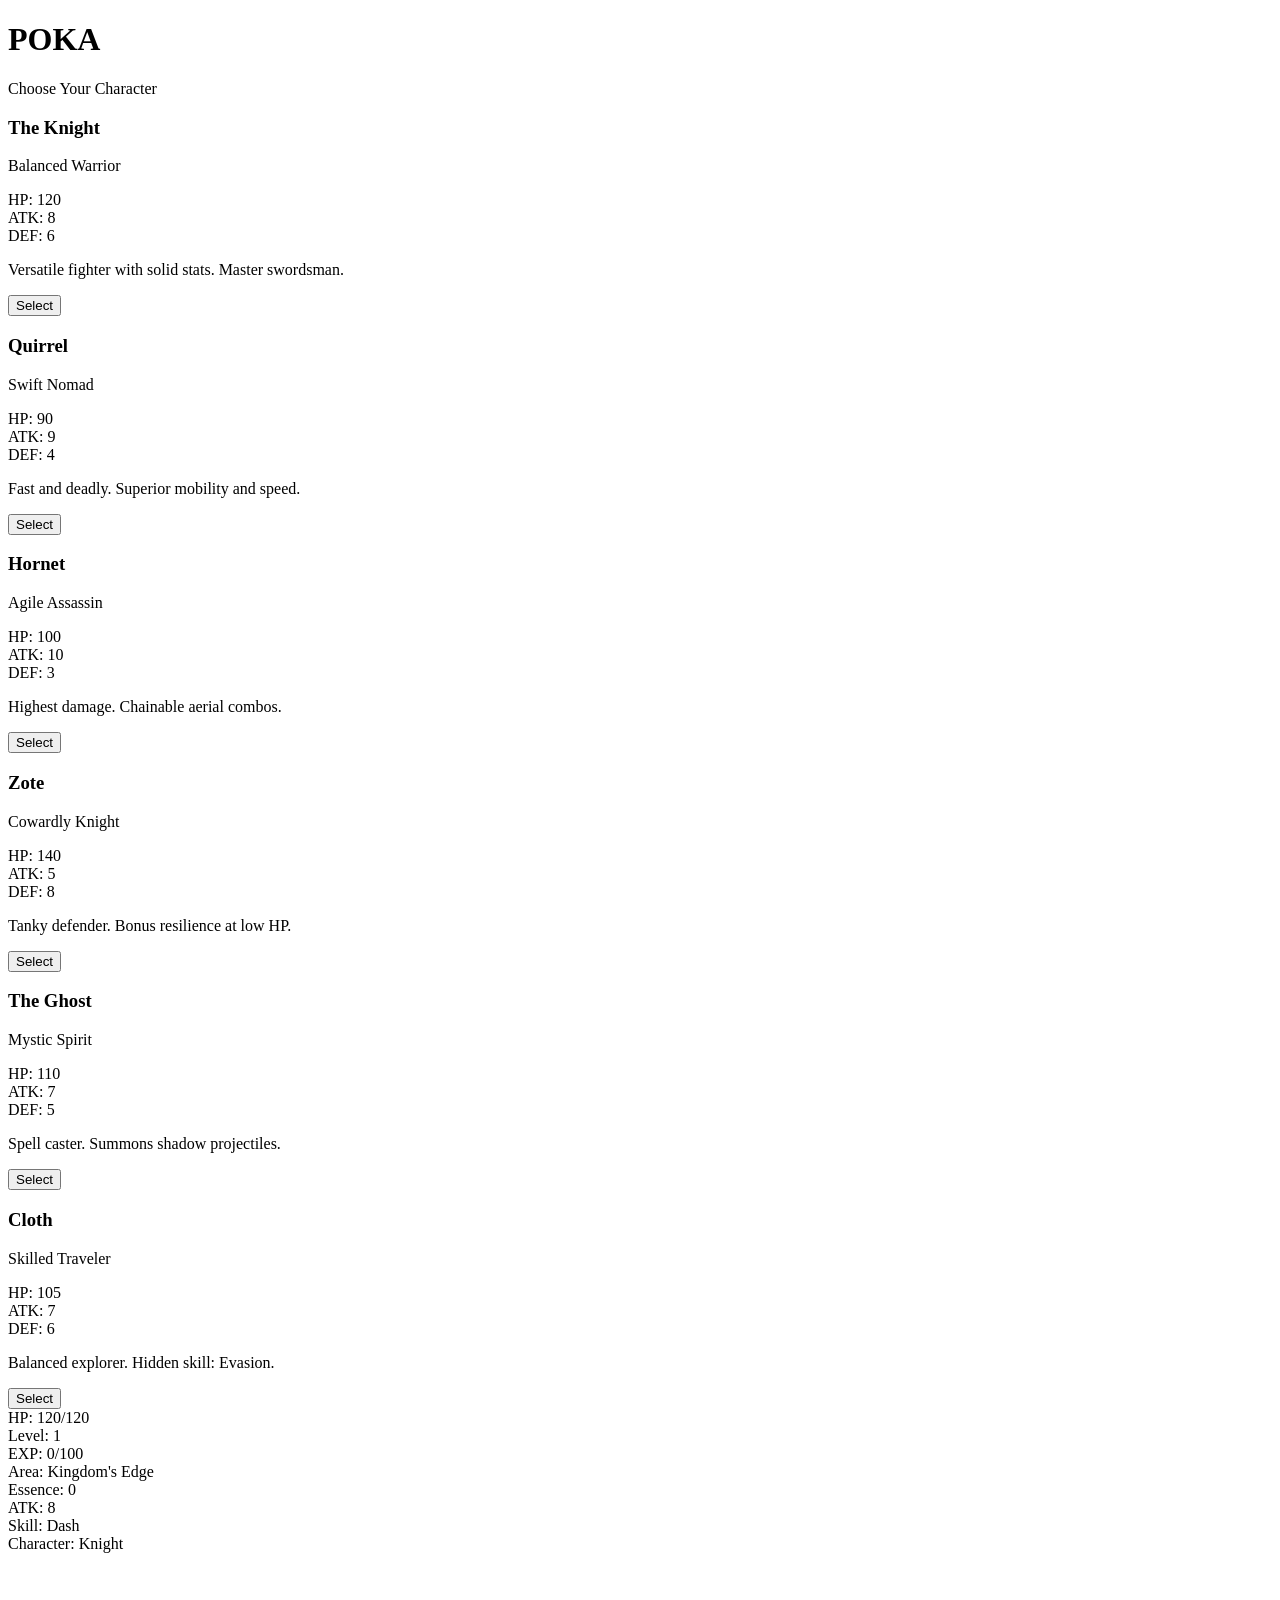
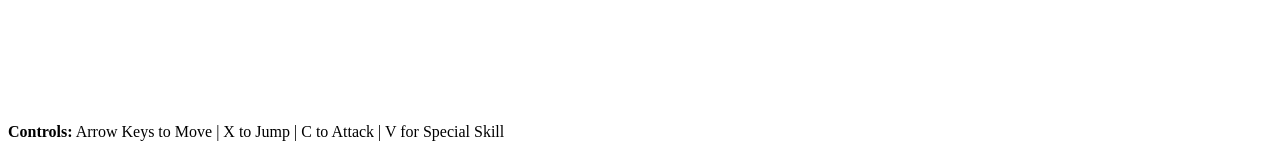
==== poka.html @ d1ef9b9a "Create POKA game HTML with character selection" ====
<!DOCTYPE html>
<html lang="en">
<head>
    <meta charset="UTF-8">
    <meta name="viewport" content="width=device-width, initial-scale=1.0">
    <title>POKA - Character Selection</title>
    <link rel="stylesheet" href="poka-style.css">
</head>
<body>
    <div id="character-selection" class="selection-screen">
        <div class="selection-container">
            <h1>POKA</h1>
            <p class="subtitle">Choose Your Character</p>
            
            <div class="characters-grid">
                <!-- Knight -->
                <div class="character-card" data-character="knight">
                    <div class="character-portrait knight-portrait"></div>
                    <h3>The Knight</h3>
                    <p class="class">Balanced Warrior</p>
                    <div class="stats">
                        <div class="stat"><span class="label">HP:</span> <span class="value">120</span></div>
                        <div class="stat"><span class="label">ATK:</span> <span class="value">8</span></div>
                        <div class="stat"><span class="label">DEF:</span> <span class="value">6</span></div>
                    </div>
                    <p class="description">Versatile fighter with solid stats. Master swordsman.</p>
                    <button class="select-btn">Select</button>
                </div>

                <!-- Quirrel -->
                <div class="character-card" data-character="quirrel">
                    <div class="character-portrait quirrel-portrait"></div>
                    <h3>Quirrel</h3>
                    <p class="class">Swift Nomad</p>
                    <div class="stats">
                        <div class="stat"><span class="label">HP:</span> <span class="value">90</span></div>
                        <div class="stat"><span class="label">ATK:</span> <span class="value">9</span></div>
                        <div class="stat"><span class="label">DEF:</span> <span class="value">4</span></div>
                    </div>
                    <p class="description">Fast and deadly. Superior mobility and speed.</p>
                    <button class="select-btn">Select</button>
                </div>

                <!-- Hornet -->
                <div class="character-card" data-character="hornet">
                    <div class="character-portrait hornet-portrait"></div>
                    <h3>Hornet</h3>
                    <p class="class">Agile Assassin</p>
                    <div class="stats">
                        <div class="stat"><span class="label">HP:</span> <span class="value">100</span></div>
                        <div class="stat"><span class="label">ATK:</span> <span class="value">10</span></div>
                        <div class="stat"><span class="label">DEF:</span> <span class="value">3</span></div>
                    </div>
                    <p class="description">Highest damage. Chainable aerial combos.</p>
                    <button class="select-btn">Select</button>
                </div>

                <!-- Zote -->
                <div class="character-card" data-character="zote">
                    <div class="character-portrait zote-portrait"></div>
                    <h3>Zote</h3>
                    <p class="class">Cowardly Knight</p>
                    <div class="stats">
                        <div class="stat"><span class="label">HP:</span> <span class="value">140</span></div>
                        <div class="stat"><span class="label">ATK:</span> <span class="value">5</span></div>
                        <div class="stat"><span class="label">DEF:</span> <span class="value">8</span></div>
                    </div>
                    <p class="description">Tanky defender. Bonus resilience at low HP.</p>
                    <button class="select-btn">Select</button>
                </div>

                <!-- Ghost -->
                <div class="character-card" data-character="ghost">
                    <div class="character-portrait ghost-portrait"></div>
                    <h3>The Ghost</h3>
                    <p class="class">Mystic Spirit</p>
                    <div class="stats">
                        <div class="stat"><span class="label">HP:</span> <span class="value">110</span></div>
                        <div class="stat"><span class="label">ATK:</span> <span class="value">7</span></div>
                        <div class="stat"><span class="label">DEF:</span> <span class="value">5</span></div>
                    </div>
                    <p class="description">Spell caster. Summons shadow projectiles.</p>
                    <button class="select-btn">Select</button>
                </div>

                <!-- Cloth -->
                <div class="character-card" data-character="cloth">
                    <div class="character-portrait cloth-portrait"></div>
                    <h3>Cloth</h3>
                    <p class="class">Skilled Traveler</p>
                    <div class="stats">
                        <div class="stat"><span class="label">HP:</span> <span class="value">105</span></div>
                        <div class="stat"><span class="label">ATK:</span> <span class="value">7</span></div>
                        <div class="stat"><span class="label">DEF:</span> <span class="value">6</span></div>
                    </div>
                    <p class="description">Balanced explorer. Hidden skill: Evasion.</p>
                    <button class="select-btn">Select</button>
                </div>
            </div>
        </div>
    </div>

    <div id="game-container" class="hidden">
        <div id="hud">
            <div id="player-stats">
                <div class="stat">HP: <span id="hp">120</span>/<span id="max-hp">120</span></div>
                <div class="stat">Level: <span id="level">1</span></div>
                <div class="stat">EXP: <span id="exp">0</span>/<span id="exp-next">100</span></div>
                <div class="stat">Area: <span id="area">Kingdom's Edge</span></div>
            </div>
            <div id="inventory">
                <div class="stat">Essence: <span id="essence">0</span></div>
                <div class="stat">ATK: <span id="damage">8</span></div>
                <div class="stat">Skill: <span id="skill-name">Dash</span></div>
            </div>
            <div id="progress">
                <div class="stat">Character: <span id="character-name">Knight</span></div>
            </div>
        </div>

        <div id="game-world">
            <canvas id="gameCanvas"></canvas>
        </div>

        <div id="dialog-box" class="hidden">
            <div id="dialog-content"></div>
            <div id="dialog-buttons"></div>
        </div>

        <div id="controls">
            <p><strong>Controls:</strong> Arrow Keys to Move | X to Jump | C to Attack | V for Special Skill</p>
        </div>
    </div>

    <script src="poka-script.js"></script>
</body>
</html>
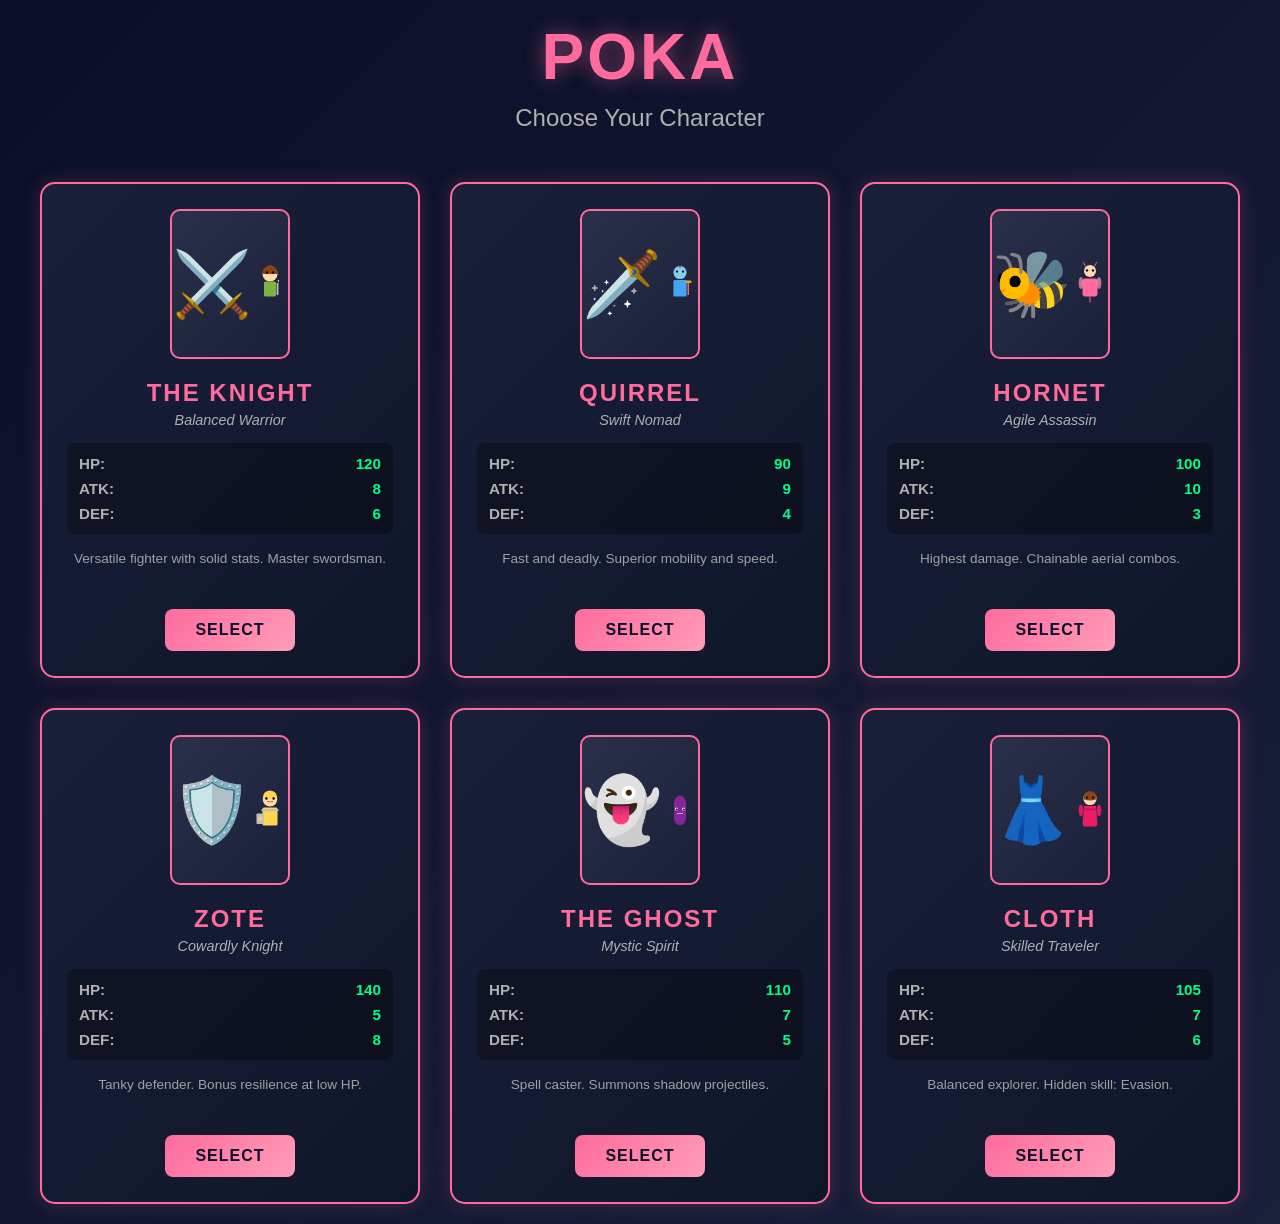
==== commit 0fb4e148: "Update POKA HTML with anime-style SVG character portraits" ====
--- a/poka.html
+++ b/poka.html
@@ -15,7 +15,22 @@
             <div class="characters-grid">
                 <!-- Knight -->
                 <div class="character-card" data-character="knight">
-                    <div class="character-portrait knight-portrait"></div>
+                    <div class="character-portrait knight-portrait">
+                        <svg viewBox="0 0 120 150" xmlns="http://www.w3.org/2000/svg">
+                            <!-- Head -->
+                            <circle cx="60" cy="40" r="25" fill="#ffdbac"/>
+                            <!-- Hair -->
+                            <path d="M 35 40 Q 35 15 60 10 Q 85 15 85 40" fill="#8B4513"/>
+                            <!-- Eyes -->
+                            <circle cx="50" cy="35" r="4" fill="#000"/>
+                            <circle cx="70" cy="35" r="4" fill="#000"/>
+                            <!-- Body/Armor -->
+                            <rect x="40" y="65" width="40" height="50" fill="#7cb342" rx="5"/>
+                            <!-- Sword -->
+                            <rect x="82" y="70" width="6" height="40" fill="#c0c0c0"/>
+                            <polygon points="88,70 85,60 91,60" fill="#c0c0c0"/>
+                        </svg>
+                    </div>
                     <h3>The Knight</h3>
                     <p class="class">Balanced Warrior</p>
                     <div class="stats">
@@ -29,7 +44,24 @@
 
                 <!-- Quirrel -->
                 <div class="character-card" data-character="quirrel">
-                    <div class="character-portrait quirrel-portrait"></div>
+                    <div class="character-portrait quirrel-portrait">
+                        <svg viewBox="0 0 120 150" xmlns="http://www.w3.org/2000/svg">
+                            <!-- Head -->
+                            <circle cx="60" cy="35" r="22" fill="#87ceeb"/>
+                            <!-- Hair spikes -->
+                            <polygon points="60,10 65,18 55,18" fill="#4169e1"/>
+                            <polygon points="75,25 80,20 82,30" fill="#4169e1"/>
+                            <polygon points="45,25 40,20 38,30" fill="#4169e1"/>
+                            <!-- Eyes -->
+                            <circle cx="50" cy="32" r="3.5" fill="#000"/>
+                            <circle cx="70" cy="32" r="3.5" fill="#000"/>
+                            <!-- Body -->
+                            <rect x="38" y="60" width="44" height="55" fill="#42a5f5" rx="5"/>
+                            <!-- Katana -->
+                            <rect x="85" y="65" width="5" height="45" fill="#ff6b6b"/>
+                            <rect x="78" y="62" width="20" height="8" fill="#daa520" rx="2"/>
+                        </svg>
+                    </div>
                     <h3>Quirrel</h3>
                     <p class="class">Swift Nomad</p>
                     <div class="stats">
@@ -43,7 +75,25 @@
 
                 <!-- Hornet -->
                 <div class="character-card" data-character="hornet">
-                    <div class="character-portrait hornet-portrait"></div>
+                    <div class="character-portrait hornet-portrait">
+                        <svg viewBox="0 0 120 150" xmlns="http://www.w3.org/2000/svg">
+                            <!-- Head -->
+                            <circle cx="60" cy="30" r="20" fill="#ffdbac"/>
+                            <!-- Horns -->
+                            <path d="M 45 15 Q 40 5 38 0" stroke="#ff6b9d" stroke-width="3" fill="none"/>
+                            <path d="M 75 15 Q 80 5 82 0" stroke="#ff6b9d" stroke-width="3" fill="none"/>
+                            <!-- Eyes -->
+                            <circle cx="50" cy="28" r="4" fill="#000"/>
+                            <circle cx="70" cy="28" r="4" fill="#000"/>
+                            <!-- Body -->
+                            <rect x="35" y="55" width="50" height="60" fill="#ff6b9d" rx="8"/>
+                            <!-- Wings -->
+                            <ellipse cx="30" cy="70" rx="8" ry="20" fill="#ff9db8" opacity="0.7"/>
+                            <ellipse cx="90" cy="70" rx="8" ry="20" fill="#ff9db8" opacity="0.7"/>
+                            <!-- Stinger -->
+                            <line x1="60" y1="115" x2="60" y2="135" stroke="#ff6b9d" stroke-width="3"/>
+                        </svg>
+                    </div>
                     <h3>Hornet</h3>
                     <p class="class">Agile Assassin</p>
                     <div class="stats">
@@ -57,7 +107,25 @@
 
                 <!-- Zote -->
                 <div class="character-card" data-character="zote">
-                    <div class="character-portrait zote-portrait"></div>
+                    <div class="character-portrait zote-portrait">
+                        <svg viewBox="0 0 120 150" xmlns="http://www.w3.org/2000/svg">
+                            <!-- Head -->
+                            <circle cx="60" cy="38" r="24" fill="#ffdbac"/>
+                            <!-- Hair -->
+                            <path d="M 36 35 Q 36 10 60 8 Q 84 10 84 35" fill="#ffd54f"/>
+                            <!-- Eyes -->
+                            <circle cx="48" cy="35" r="4" fill="#000"/>
+                            <circle cx="72" cy="35" r="4" fill="#000"/>
+                            <!-- Mouth (worried) -->
+                            <path d="M 50 45 Q 60 48 70 45" stroke="#000" stroke-width="1.5" fill="none"/>
+                            <!-- Body/Heavy Armor -->
+                            <rect x="35" y="65" width="50" height="60" fill="#ffd54f" rx="5"/>
+                            <rect x="32" y="70" width="56" height="8" fill="#c0c0c0"/>
+                            <!-- Shield -->
+                            <rect x="15" y="85" width="25" height="35" fill="#c0c0c0" rx="3"/>
+                            <circle cx="27.5" cy="103" r="6" fill="#ffd54f"/>
+                        </svg>
+                    </div>
                     <h3>Zote</h3>
                     <p class="class">Cowardly Knight</p>
                     <div class="stats">
@@ -71,7 +139,23 @@
 
                 <!-- Ghost -->
                 <div class="character-card" data-character="ghost">
-                    <div class="character-portrait ghost-portrait"></div>
+                    <div class="character-portrait ghost-portrait">
+                        <svg viewBox="0 0 120 150" xmlns="http://www.w3.org/2000/svg">
+                            <!-- Body (Ghost shape) -->
+                            <path d="M 40 50 L 40 100 Q 40 120 60 125 Q 80 120 80 100 L 80 50 Q 80 30 60 25 Q 40 30 40 50" fill="#9c27b0" opacity="0.8"/>
+                            <!-- Eyes -->
+                            <circle cx="48" cy="70" r="5" fill="#fff"/>
+                            <circle cx="72" cy="70" r="5" fill="#fff"/>
+                            <circle cx="49" cy="71" r="3" fill="#000"/>
+                            <circle cx="73" cy="71" r="3" fill="#000"/>
+                            <!-- Mouth -->
+                            <path d="M 50 85 L 70 85" stroke="#fff" stroke-width="2"/>
+                            <!-- Wavy bottom -->
+                            <path d="M 45 100 Q 50 110 55 100 Q 60 110 65 100 Q 70 110 75 100" stroke="#9c27b0" stroke-width="2" fill="none"/>
+                            <!-- Aura -->
+                            <circle cx="60" cy="75" r="35" stroke="#9c27b0" stroke-width="1" fill="none" opacity="0.5"/>
+                        </svg>
+                    </div>
                     <h3>The Ghost</h3>
                     <p class="class">Mystic Spirit</p>
                     <div class="stats">
@@ -85,7 +169,24 @@
 
                 <!-- Cloth -->
                 <div class="character-card" data-character="cloth">
-                    <div class="character-portrait cloth-portrait"></div>
+                    <div class="character-portrait cloth-portrait">
+                        <svg viewBox="0 0 120 150" xmlns="http://www.w3.org/2000/svg">
+                            <!-- Head -->
+                            <circle cx="60" cy="35" r="22" fill="#ffdbac"/>
+                            <!-- Hair -->
+                            <path d="M 38 35 Q 38 12 60 10 Q 82 12 82 35 Q 82 40 60 42 Q 38 40 38 35" fill="#8B4513"/>
+                            <!-- Eyes -->
+                            <circle cx="50" cy="32" r="3.5" fill="#000"/>
+                            <circle cx="70" cy="32" r="3.5" fill="#000"/>
+                            <!-- Dress/Cloak -->
+                            <path d="M 40 60 L 35 120 Q 35 125 40 128 L 80 128 Q 85 125 85 120 L 80 60" fill="#e91e63"/>
+                            <!-- Sleeves -->
+                            <ellipse cx="30" cy="75" rx="8" ry="20" fill="#d81b60"/>
+                            <ellipse cx="90" cy="75" rx="8" ry="20" fill="#d81b60"/>
+                            <!-- Belt -->
+                            <rect x="40" y="68" width="40" height="6" fill="#c2185b"/>
+                        </svg>
+                    </div>
                     <h3>Cloth</h3>
                     <p class="class">Skilled Traveler</p>
                     <div class="stats">
--- a/poka-style.css
+++ b/poka-style.css
@@ -0,0 +1,459 @@
+* {
+    margin: 0;
+    padding: 0;
+    box-sizing: border-box;
+}
+
+:root {
+    --primary: #0a0e27;
+    --secondary: #1a1f3a;
+    --accent: #ff6b9d;
+    --light: #e0e0e0;
+    --dark: #000;
+}
+
+body {
+    font-family: 'Arial', sans-serif;
+    background: linear-gradient(135deg, #0a0e27 0%, #1a1f3a 100%);
+    color: #e0e0e0;
+    overflow: hidden;
+    min-height: 100vh;
+}
+
+/* Character Selection Screen */
+.selection-screen {
+    display: flex;
+    align-items: center;
+    justify-content: center;
+    min-height: 100vh;
+    padding: 20px;
+    background: linear-gradient(135deg, #0a0e27 0%, #1a1f3a 100%);
+}
+
+.selection-container {
+    width: 100%;
+    max-width: 1400px;
+}
+
+.selection-container h1 {
+    font-size: 4em;
+    text-align: center;
+    color: #ff6b9d;
+    text-shadow: 0 0 20px rgba(255, 107, 157, 0.5);
+    margin-bottom: 10px;
+    font-weight: bold;
+    letter-spacing: 3px;
+}
+
+.subtitle {
+    text-align: center;
+    font-size: 1.5em;
+    color: #b0b0b0;
+    margin-bottom: 50px;
+}
+
+.characters-grid {
+    display: grid;
+    grid-template-columns: repeat(auto-fit, minmax(280px, 1fr));
+    gap: 30px;
+    padding: 0 20px;
+}
+
+.character-card {
+    background: linear-gradient(135deg, #1a1f3a 0%, #0f1629 100%);
+    border: 2px solid #ff6b9d;
+    border-radius: 15px;
+    padding: 25px;
+    text-align: center;
+    cursor: pointer;
+    transition: all 0.3s ease;
+    box-shadow: 0 0 20px rgba(255, 107, 157, 0.2);
+    position: relative;
+    overflow: hidden;
+}
+
+.character-card:hover {
+    transform: translateY(-10px);
+    box-shadow: 0 10px 40px rgba(255, 107, 157, 0.5);
+    border-color: #ff9db8;
+}
+
+.character-card::before {
+    content: '';
+    position: absolute;
+    top: 0;
+    left: -100%;
+    width: 100%;
+    height: 100%;
+    background: linear-gradient(90deg, transparent, rgba(255, 107, 157, 0.1), transparent);
+    transition: left 0.5s ease;
+}
+
+.character-card:hover::before {
+    left: 100%;
+}
+
+.character-portrait {
+    width: 120px;
+    height: 150px;
+    margin: 0 auto 20px;
+    border-radius: 10px;
+    border: 2px solid #ff6b9d;
+    background: linear-gradient(135deg, #2a2f4a 0%, #1a1f3a 100%);
+    display: flex;
+    align-items: center;
+    justify-content: center;
+    font-size: 4em;
+    position: relative;
+    overflow: hidden;
+}
+
+/* Character Portraits */
+.knight-portrait::before {
+    content: '⚔️';
+}
+
+.quirrel-portrait::before {
+    content: '🗡️';
+}
+
+.hornet-portrait::before {
+    content: '🐝';
+}
+
+.zote-portrait::before {
+    content: '🛡️';
+}
+
+.ghost-portrait::before {
+    content: '👻';
+}
+
+.cloth-portrait::before {
+    content: '👗';
+}
+
+.character-card h3 {
+    font-size: 1.5em;
+    color: #ff6b9d;
+    margin-bottom: 5px;
+    text-transform: uppercase;
+    letter-spacing: 2px;
+}
+
+.character-card .class {
+    color: #b0b0b0;
+    font-size: 0.9em;
+    margin-bottom: 15px;
+    font-style: italic;
+}
+
+.stats {
+    display: flex;
+    flex-direction: column;
+    gap: 8px;
+    margin: 15px 0;
+    background: rgba(0, 0, 0, 0.3);
+    padding: 12px;
+    border-radius: 8px;
+}
+
+.stat {
+    display: flex;
+    justify-content: space-between;
+    font-size: 0.95em;
+    color: #e0e0e0;
+}
+
+.stat .label {
+    color: #ff6b9d;
+    font-weight: bold;
+}
+
+.stat .value {
+    color: #00ff88;
+}
+
+.character-card .description {
+    font-size: 0.85em;
+    color: #a0a0a0;
+    margin: 15px 0;
+    line-height: 1.4;
+    min-height: 30px;
+}
+
+.select-btn {
+    background: linear-gradient(135deg, #ff6b9d 0%, #ff9db8 100%);
+    color: #0a0e27;
+    border: none;
+    padding: 12px 30px;
+    border-radius: 8px;
+    font-size: 1em;
+    font-weight: bold;
+    cursor: pointer;
+    transition: all 0.3s ease;
+    text-transform: uppercase;
+    letter-spacing: 1px;
+    margin-top: 15px;
+}
+
+.select-btn:hover {
+    transform: scale(1.05);
+    box-shadow: 0 0 20px rgba(255, 107, 157, 0.6);
+}
+
+.select-btn:active {
+    transform: scale(0.95);
+}
+
+/* Game Container */
+#game-container {
+    display: flex;
+    flex-direction: column;
+    height: 100vh;
+    background: linear-gradient(135deg, #0a0e27 0%, #1a1f3a 100%);
+}
+
+#game-container.hidden {
+    display: none;
+}
+
+#character-selection.hidden {
+    display: none;
+}
+
+/* HUD Styling */
+#hud {
+    background: rgba(10, 14, 39, 0.95);
+    border-bottom: 2px solid #ff6b9d;
+    padding: 15px 20px;
+    display: grid;
+    grid-template-columns: 1fr 1fr 1fr;
+    gap: 20px;
+    color: #e0e0e0;
+    font-size: 0.95em;
+    box-shadow: 0 0 20px rgba(255, 107, 157, 0.2);
+}
+
+#player-stats,
+#inventory,
+#progress {
+    display: flex;
+    flex-direction: column;
+    gap: 5px;
+}
+
+#player-stats {
+    text-align: left;
+}
+
+#inventory {
+    text-align: center;
+}
+
+#progress {
+    text-align: right;
+}
+
+.stat {
+    display: flex;
+    justify-content: space-between;
+    align-items: center;
+    font-size: 0.95em;
+}
+
+.stat span:first-child {
+    color: #b0b0b0;
+}
+
+.stat span {
+    color: #00ff88;
+    font-weight: bold;
+}
+
+/* Game World */
+#game-world {
+    flex: 1;
+    position: relative;
+    overflow: hidden;
+}
+
+#gameCanvas {
+    display: block;
+    width: 100%;
+    height: 100%;
+    background: linear-gradient(135deg, #0a0e27 0%, #1a1f3a 100%);
+    image-rendering: pixelated;
+    image-rendering: -moz-crisp-edges;
+    image-rendering: crisp-edges;
+}
+
+/* Dialog Box */
+#dialog-box {
+    position: absolute;
+    top: 50%;
+    left: 50%;
+    transform: translate(-50%, -50%);
+    background: rgba(10, 14, 39, 0.98);
+    border: 3px solid #ff6b9d;
+    border-radius: 15px;
+    padding: 30px;
+    max-width: 500px;
+    width: 90%;
+    z-index: 1000;
+    box-shadow: 0 0 40px rgba(255, 107, 157, 0.5);
+}
+
+#dialog-box.hidden {
+    display: none;
+}
+
+#dialog-content {
+    color: #e0e0e0;
+    font-size: 1.1em;
+    line-height: 1.6;
+    margin-bottom: 20px;
+    text-align: center;
+}
+
+#dialog-content strong {
+    color: #ff6b9d;
+    font-size: 1.3em;
+    display: block;
+    margin-bottom: 10px;
+    text-transform: uppercase;
+}
+
+#dialog-buttons {
+    display: flex;
+    gap: 10px;
+    justify-content: center;
+}
+
+.dialog-btn {
+    background: linear-gradient(135deg, #ff6b9d 0%, #ff9db8 100%);
+    color: #0a0e27;
+    border: none;
+    padding: 12px 30px;
+    border-radius: 8px;
+    font-size: 1em;
+    font-weight: bold;
+    cursor: pointer;
+    transition: all 0.3s ease;
+    text-transform: uppercase;
+}
+
+.dialog-btn:hover {
+    transform: scale(1.05);
+    box-shadow: 0 0 20px rgba(255, 107, 157, 0.6);
+}
+
+/* Controls */
+#controls {
+    background: rgba(10, 14, 39, 0.95);
+    border-top: 2px solid #ff6b9d;
+    padding: 12px 20px;
+    text-align: center;
+    color: #b0b0b0;
+    font-size: 0.85em;
+    box-shadow: 0 0 10px rgba(255, 107, 157, 0.1);
+}
+
+#controls p {
+    margin: 3px 0;
+}
+
+#controls strong {
+    color: #ff6b9d;
+}
+
+/* Responsive Design */
+@media (max-width: 1024px) {
+    .characters-grid {
+        grid-template-columns: repeat(auto-fit, minmax(240px, 1fr));
+        gap: 20px;
+    }
+
+    #hud {
+        grid-template-columns: 1fr;
+        gap: 10px;
+    }
+
+    #player-stats,
+    #inventory,
+    #progress {
+        text-align: center;
+    }
+}
+
+@media (max-width: 768px) {
+    .selection-container h1 {
+        font-size: 2.5em;
+    }
+
+    .characters-grid {
+        grid-template-columns: repeat(auto-fit, minmax(200px, 1fr));
+        gap: 15px;
+    }
+
+    .character-card {
+        padding: 15px;
+    }
+
+    #controls {
+        font-size: 0.75em;
+    }
+
+    #controls p {
+        margin: 2px 0;
+    }
+}
+
+@media (max-width: 480px) {
+    .selection-container h1 {
+        font-size: 2em;
+    }
+
+    .characters-grid {
+        grid-template-columns: 1fr;
+    }
+
+    .character-portrait {
+        width: 100px;
+        height: 120px;
+        font-size: 3em;
+    }
+
+    #hud {
+        padding: 10px;
+        font-size: 0.8em;
+        gap: 5px;
+    }
+
+    .stat {
+        font-size: 0.8em;
+    }
+}
+
+/* Animations */
+@keyframes pulse {
+    0%, 100% {
+        opacity: 1;
+    }
+    50% {
+        opacity: 0.7;
+    }
+}
+
+@keyframes glow {
+    0%, 100% {
+        text-shadow: 0 0 10px rgba(255, 107, 157, 0.5);
+    }
+    50% {
+        text-shadow: 0 0 20px rgba(255, 107, 157, 0.8);
+    }
+}
+
+.selection-container h1 {
+    animation: glow 2s ease-in-out infinite;
+}
